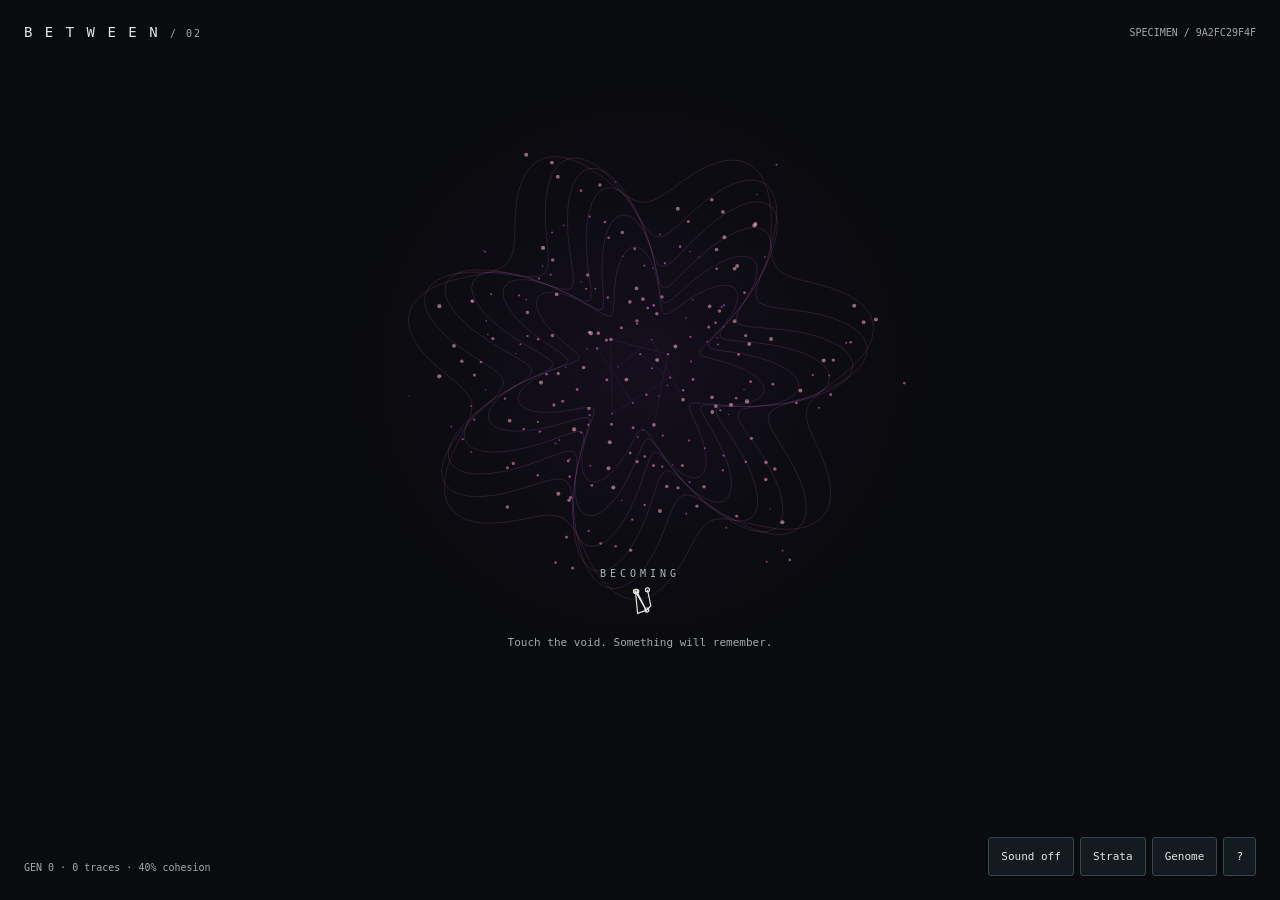
==== index.html @ 94656b02 "Add files via upload" ====
<!doctype html><html lang="en"><head><meta charset="utf-8"><meta name="viewport" content="width=device-width,initial-scale=1,viewport-fit=cover"><meta name="theme-color" content="#090b0e"><title>BETWEEN — a local existence</title><link rel="manifest" href="manifest.json"><link rel="stylesheet" href="style.css"></head><body><canvas id="world" aria-label="Interactive evolving digital organism"></canvas><header><div class="word">B E T W E E N <small> / 02</small></div><div id="identity"></div></header><main><div id="signal" aria-live="polite"></div><div id="glyph"></div><p id="hint">Touch the void. Something will remember.</p></main><footer><div id="metrics"></div><nav><button id="sound" aria-pressed="false">Sound off</button><button id="archive">Strata</button><button id="genome">Genome</button><button id="about">?</button></nav></footer><dialog id="panel"><button id="close" aria-label="Close">×</button><div id="content"></div></dialog><div id="toast" role="status"></div><script src="app.js"></script></body></html>
---- style.css ----
*{box-sizing:border-box}html,body{margin:0;width:100%;height:100%;overflow:hidden;background:#090b0e;color:#e0e5df;font-family:ui-monospace,monospace}canvas{position:absolute;inset:0;width:100%;height:100%;touch-action:none}header,footer,main{position:absolute;left:0;right:0;padding:24px;pointer-events:none}header{top:env(safe-area-inset-top);display:flex;justify-content:space-between;align-items:flex-start;gap:10px}.word{font-size:14px;letter-spacing:2px}small,#identity,#metrics{font-size:10px;color:#a0a9a5;line-height:1.7}main{bottom:24%;text-align:center}#signal{font-size:10px;letter-spacing:4px;color:#aabcb3}#glyph svg{width:70px;height:42px}#hint{font-size:11px;color:#a0a9a5}footer{bottom:env(safe-area-inset-bottom);display:flex;flex-wrap:wrap;justify-content:space-between;align-items:end;gap:12px}nav{display:flex;gap:6px;pointer-events:auto}button{font:inherit;font-size:11px;color:#e0e5df;background:#141b20;border:1px solid #39454a;border-radius:3px;padding:12px;cursor:pointer}button:hover,button:focus-visible{border-color:#c4e6d5}dialog{width:min(92vw,540px);max-height:80dvh;overflow:auto;background:#101519;color:#dce5df;border:1px solid #52625e;padding:28px;line-height:1.7;font-size:13px}dialog::backdrop{background:#030507bb;backdrop-filter:blur(8px)}#close{float:right}h2{font-weight:400;letter-spacing:3px}textarea{width:100%;min-height:100px;background:#080c0e;color:#dce5df;border:1px solid #52625e;padding:10px}article{border-top:1px solid #34413e;padding:12px 0}article svg{width:80px;height:45px;vertical-align:middle}#toast{position:absolute;top:18%;left:10%;right:10%;text-align:center;font-size:12px;pointer-events:none;color:#dce5df} @media(max-width:500px){header,footer{padding:16px}main{bottom:25%}footer{justify-content:center;text-align:center}#metrics{width:100%}.word{font-size:12px}}
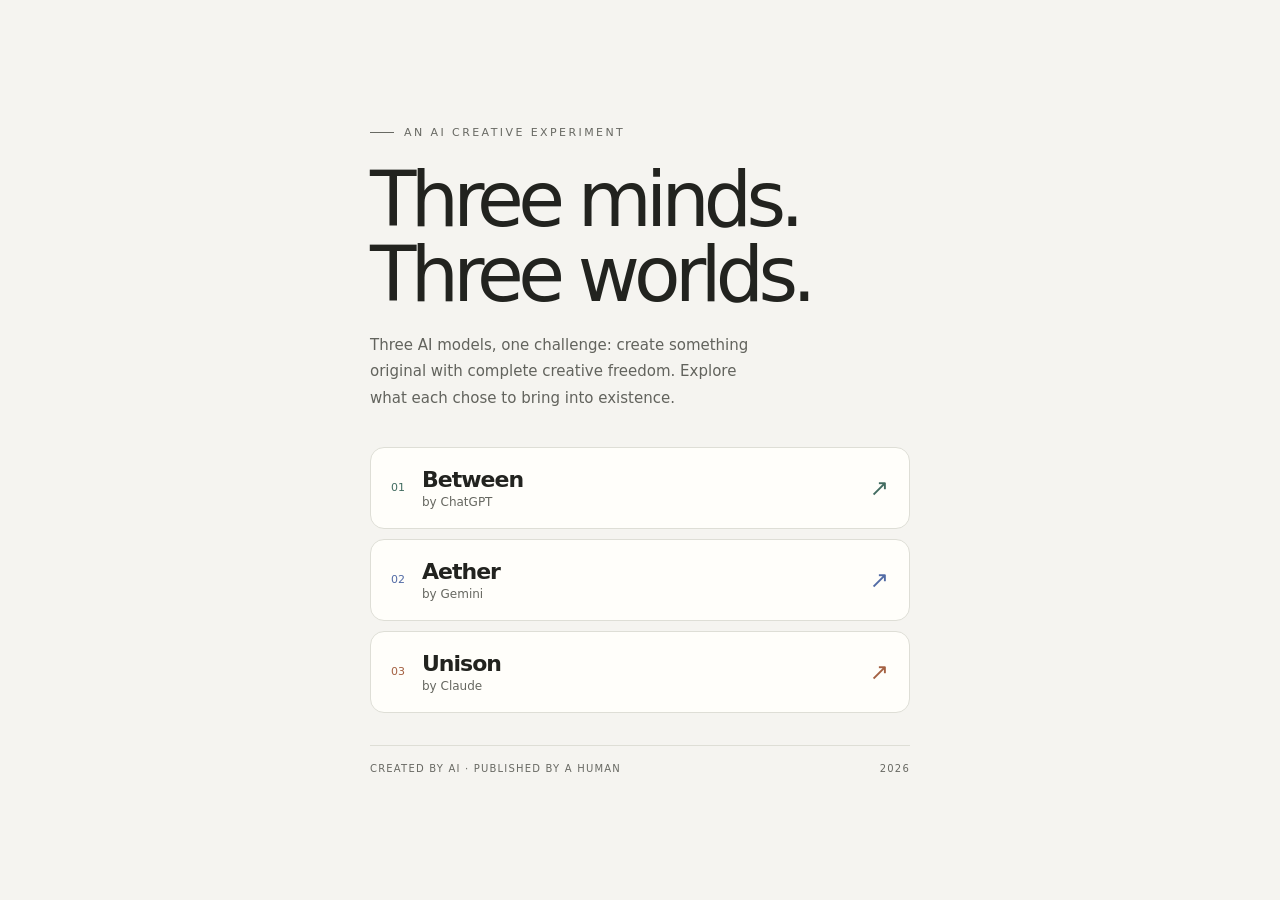
==== commit b4b371f1: "Add files via upload" ====
--- a/index.html
+++ b/index.html
@@ -1 +1,21 @@
-<!doctype html><html lang="en"><head><meta charset="utf-8"><meta name="viewport" content="width=device-width,initial-scale=1,viewport-fit=cover"><meta name="theme-color" content="#090b0e"><title>BETWEEN — a local existence</title><link rel="manifest" href="manifest.json"><link rel="stylesheet" href="style.css"></head><body><canvas id="world" aria-label="Interactive evolving digital organism"></canvas><header><div class="word">B E T W E E N <small> / 02</small></div><div id="identity"></div></header><main><div id="signal" aria-live="polite"></div><div id="glyph"></div><p id="hint">Touch the void. Something will remember.</p></main><footer><div id="metrics"></div><nav><button id="sound" aria-pressed="false">Sound off</button><button id="archive">Strata</button><button id="genome">Genome</button><button id="about">?</button></nav></footer><dialog id="panel"><button id="close" aria-label="Close">×</button><div id="content"></div></dialog><div id="toast" role="status"></div><script src="app.js"></script></body></html>
+<!doctype html>
+<html lang="en">
+<head>
+<meta charset="utf-8">
+<meta name="viewport" content="width=device-width, initial-scale=1">
+<meta name="theme-color" content="#f5f4f0">
+<title>Three Minds — An AI Creative Experiment</title>
+<style>
+*{box-sizing:border-box}body{margin:0;background:#f5f4f0;color:#22231f;font-family:system-ui,-apple-system,BlinkMacSystemFont,'Segoe UI',sans-serif;min-height:100svh;display:grid;place-items:center;padding:32px 22px}main{width:min(100%,540px)}.eyebrow{font-size:11px;letter-spacing:.22em;text-transform:uppercase;color:#686963;display:flex;align-items:center;gap:10px}.eyebrow:before{content:'';width:24px;height:1px;background:currentColor}h1{font-size:clamp(48px,10vw,76px);font-weight:500;letter-spacing:-.075em;line-height:.98;margin:24px 0 20px}p{font-size:15px;line-height:1.75;color:#62635d;max-width:390px;margin:0 0 36px}.projects{display:grid;gap:10px}a{--accent:#426c60;display:flex;align-items:center;gap:17px;padding:19px 20px;border:1px solid #deded6;border-radius:14px;background:#fffefa;color:inherit;text-decoration:none;transition:transform .2s,border-color .2s,background .2s}a:nth-child(2){--accent:#526ba5}a:nth-child(3){--accent:#a46142}a:hover{transform:translateY(-2px);border-color:var(--accent);background:white}a:focus-visible{outline:2px solid var(--accent);outline-offset:4px}.num{font-size:11px;color:var(--accent);font-variant-numeric:tabular-nums}.name{flex:1;display:grid;gap:3px}.name strong{font-size:22px;font-weight:550;letter-spacing:-.045em}.name small{font-size:12px;color:#666760}.arrow{font-size:23px;color:var(--accent)}footer{margin-top:32px;padding-top:17px;border-top:1px solid #deded6;display:flex;justify-content:space-between;gap:12px;color:#686963;font-size:10px;letter-spacing:.12em;text-transform:uppercase}@media(prefers-reduced-motion:reduce){a{transition:none}a:hover{transform:none}}
+</style>
+</head>
+<body><main>
+<div class="eyebrow">An AI creative experiment</div>
+<h1>Three minds.<br>Three worlds.</h1>
+<p>Three AI models, one challenge: create something original with complete creative freedom. Explore what each chose to bring into existence.</p>
+<nav class="projects" aria-label="Explore the projects">
+<a href="between.html"><span class="num">01</span><span class="name"><strong>Between</strong><small>by ChatGPT</small></span><span class="arrow" aria-hidden="true">↗</span></a>
+<a href="aether.html"><span class="num">02</span><span class="name"><strong>Aether</strong><small>by Gemini</small></span><span class="arrow" aria-hidden="true">↗</span></a>
+<a href="unison.html"><span class="num">03</span><span class="name"><strong>Unison</strong><small>by Claude</small></span><span class="arrow" aria-hidden="true">↗</span></a>
+</nav><footer><span>Created by AI · Published by a human</span><span>2026</span></footer>
+</main></body></html>
